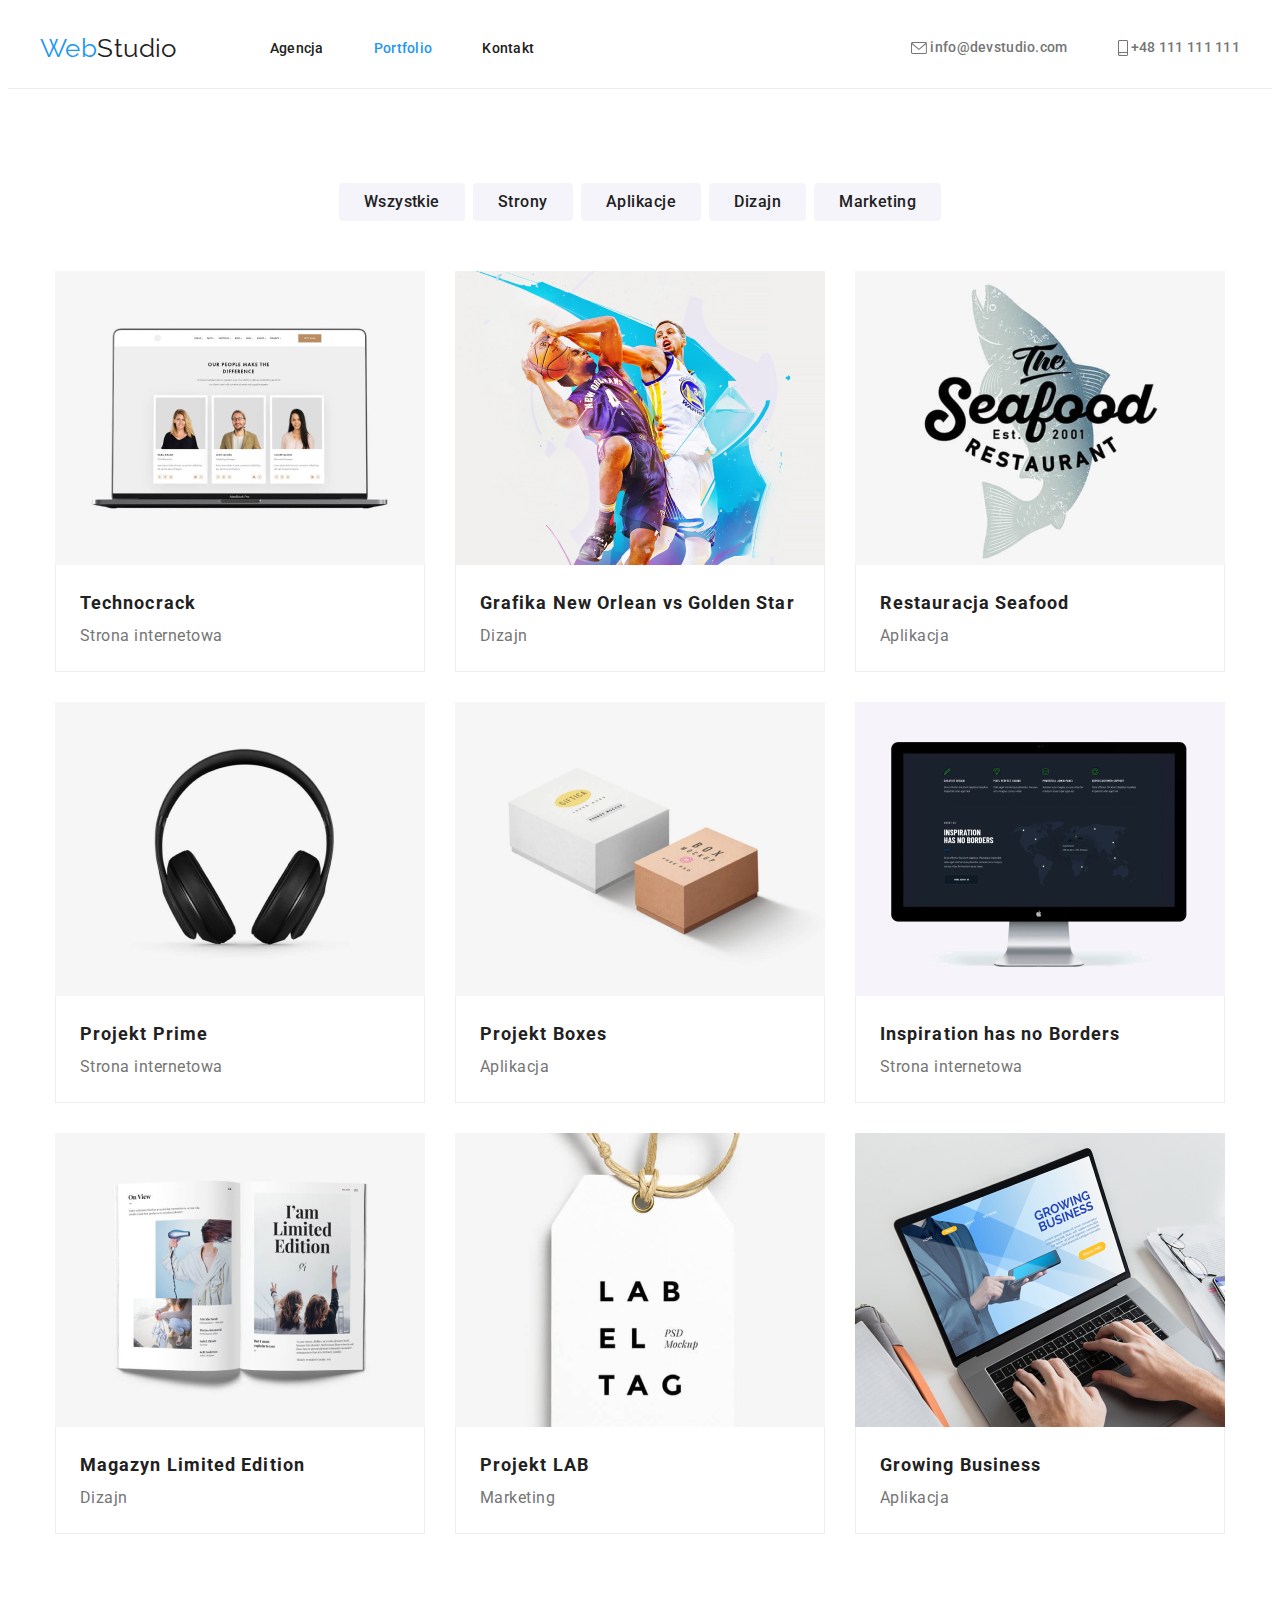
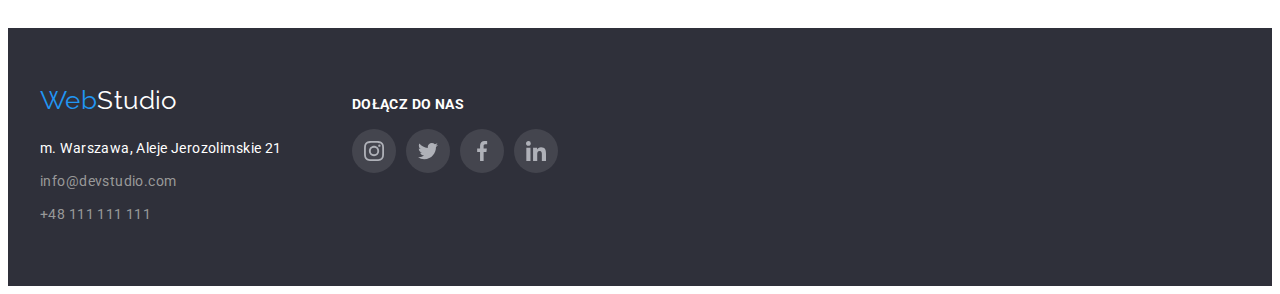
==== portfolio.html @ 616827d9 "create new repository" ====
<!DOCTYPE html>
<html lang="en">
  <head>
    <meta charset="UTF-8" />
    <meta name="viewport" content="width=device-width, initial-scale=1.0" />
    <link
      rel="stylesheet"
      href="https://cdnjs.cloudflare.com/ajax/libs/modern-normalize/1.1.0/modern-normalize.min.css"
      integrity="sha512-wpPYUAdjBVSE4KJnH1VR1HeZfpl1ub8YT/NKx4PuQ5NmX2tKuGu6U/JRp5y+Y8XG2tV+wKQpNHVUX03MfMFn9Q=="
      crossorigin="anonymous"
      referrerpolicy="no-referrer"
    />
    <link rel="preconnect" href="https://fonts.googleapis.com" />
    <link rel="preconnect" href="https://fonts.gstatic.com" crossorigin />
    <link
      href="https://fonts.googleapis.com/css2?family=Raleway:wght@700&family=Roboto:wght@400;500;700;900&display=swap"
      rel="stylesheet"
    />

    <title>Zadanie domowe №4</title>
    <link rel="stylesheet" href="css/styles.css" />
  </head>
  <body>
    <header>
      <div class="container header_helper">
        <nav class="header_nav">
          <a href="index.html" class="logo_WS"><span class="logo_blue">Web</span>Studio</a>
          <ul class="header_list">
            <li><a class="header_link" href="index.html">Agencja</a></li>
            <li><a class="header_link current" href="portfolio.html">Portfolio</a></li>
            <li><a class="header_link" href="#">Kontakt</a></li>
          </ul>
        </nav>
        <div class="header_contact">
          <a class="header_link header_kontact_link" href="mailto:info@devstudio.com">
            <svg class="header_contact_icon" width="16" height="12">
              <use href="images/icons.svg#icon-envelope"></use>
            </svg>
            info@devstudio.com
          </a>
          <a class="header_link header_kontact_link" href="tel:+48111111111">
            <svg class="header_contact_icon" width="10" height="16">
              <use href="images/icons.svg#icon-smartphone"></use>
            </svg>
            +48 111 111 111
          </a>
        </div>
      </div>
    </header>
    <main>
      <section class="section">
        <div class="container">
          <h1 class="title_button_h1">Something to hide</h1>
          <ul class="title_button">
            <li class="TB_list">
              <button class="shadow" type="button ">Wszystkie</button>
            </li>
            <li class="TB_list">
              <button class="shadow" type="button">Strony</button>
            </li>
            <li class="TB_list">
              <button class="shadow" type="button">Aplikacje</button>
            </li>
            <li class="TB_list">
              <button class="shadow" type="button">Dizajn</button>
            </li>
            <li class="TB_list">
              <button class="shadow" type="button">Marketing</button>
            </li>
          </ul>
          <ul class="portfolio_list">
            <li class="Port_list">
              <a class="shadow" href="#">
                <div class="Port_list_overlay_hidden">
                  <img src="images/technocrack.jpg" alt="technocrack" />
                </div>
                <div class="Port_list_TextDiv">
                  <h3 class="Port_list_h3">Technocrack</h3>
                  <p class="Port_list_p">Strona internetowa</p>
                </div>
              </a>
            </li>
            <li class="Port_list">
              <a class="shadow" href="#">
                <div class="Port_list_overlay_hidden">
                  <img src="images/GNOvsGS.jpg" alt="Grafika New Orlean vs Golden Star" />
                </div>
                <div class="Port_list_TextDiv">
                  <h3 class="Port_list_h3">Grafika New Orlean vs Golden Star</h3>
                  <p class="Port_list_p">Dizajn</p>
                </div>
              </a>
            </li>
            <li class="Port_list">
              <a class="shadow" href="#">
                <div class="Port_list_overlay_hidden">
                  <img src="images/restauracja_seafood.jpg" alt="Restauracja Seafood" />
                </div>
                <div class="Port_list_TextDiv">
                  <h3 class="Port_list_h3">Restauracja Seafood</h3>
                  <p class="Port_list_p">Aplikacja</p>
                </div>
              </a>
            </li>
            <li class="Port_list">
              <a class="shadow" href="#">
                <div class="Port_list_overlay_hidden">
                  <img src="images/projekt_prime.jpg" alt="Projekt Prime" />
                </div>
                <div class="Port_list_TextDiv">
                  <h3 class="Port_list_h3">Projekt Prime</h3>
                  <p class="Port_list_p">Strona internetowa</p>
                </div>
              </a>
            </li>
            <li class="Port_list">
              <a class="shadow" href="#">
                <div class="Port_list_overlay_hidden">
                  <img src="images/projekt_boxes.jpg" alt="Projekt Boxes" />
                </div>
                <div class="Port_list_TextDiv">
                  <h3 class="Port_list_h3">Projekt Boxes</h3>
                  <p class="Port_list_p">Aplikacja</p>
                </div>
              </a>
            </li>
            <li class="Port_list">
              <a class="shadow" href="#">
                <div class="Port_list_overlay_hidden">
                  <img src="images/IHN_borders.jpg" alt="Inspiration has no Borders" />
                </div>
                <div class="Port_list_TextDiv">
                  <h3 class="Port_list_h3">Inspiration has no Borders</h3>
                  <p class="Port_list_p">Strona internetowa</p>
                </div>
              </a>
            </li>
            <li class="Port_list">
              <a class="shadow" href="#">
                <div class="Port_list_overlay_hidden">
                  <img src="images/limited_edition.jpg" alt="Magazyn Limited Edition" />
                </div>
                <div class="Port_list_TextDiv">
                  <h3 class="Port_list_h3">Magazyn Limited Edition</h3>
                  <p class="Port_list_p">Dizajn</p>
                </div>
              </a>
            </li>
            <li class="Port_list">
              <a class="shadow" href="#">
                <div class="Port_list_overlay_hidden">
                  <img src="images/projekt_LAB.jpg" alt="Projekt LAB" />
                </div>
                <div class="Port_list_TextDiv">
                  <h3 class="Port_list_h3">Projekt LAB</h3>
                  <p class="Port_list_p">Marketing</p>
                </div>
              </a>
            </li>
            <li class="Port_list">
              <a class="shadow" href="#">
                <div class="Port_list_overlay_hidden">
                  <img src="images/groving_business.jpg" alt="Growing Business" />
                </div>
                <div class="Port_list_TextDiv">
                  <h3 class="Port_list_h3">Growing Business</h3>
                  <p class="Port_list_p">Aplikacja</p>
                </div>
              </a>
            </li>
          </ul>
        </div>
      </section>
    </main>
    <footer>
      <div class="container footer_flex">
        <div>
          <a href="index.html" class="logo_WS logo_WS_white"
            ><span class="logo_blue">Web</span>Studio</a
          >
          <address>
            <ul>
              <li class="address_items">
                <a class="map_address" href="https://goo.gl/maps/nUJ5Fd3hbuF8FEqy5"
                  >m. Warszawa, Aleje Jerozolimskie 21</a
                >
              </li>
              <li class="address_items">
                <a class="contact_info" href="mailto:info@devstudio.com">info@devstudio.com</a>
              </li>
              <li class="address_items">
                <a class="contact_info" href="tel:+48111111111">+48 111 111 111</a>
              </li>
            </ul>
          </address>
        </div>
        <div>
          <h3 class="join_us_h3">DOŁĄCZ DO NAS</h3>
          <ul class="social-media-box">
            <li>
              <a href="#" class="social-media footer_bg"
                ><svg width="20" height="20">
                  <use href="./images/icons.svg#icon-instagram-2"></use></svg
              ></a>
            </li>
            <li>
              <a href="#" class="social-media footer_bg"
                ><svg width="20" height="20">
                  <use href="images/icons.svg#icon-twitter-1"></use></svg
              ></a>
            </li>
            <li>
              <a href="#" class="social-media footer_bg"
                ><svg width="20" height="20">
                  <use href="images/icons.svg#icon-facebook-1"></use></svg
              ></a>
            </li>
            <li>
              <a href="#" class="social-media footer_bg"
                ><svg width="20" height="20">
                  <use href="images/icons.svg#icon-linkedin-1"></use></svg
              ></a>
            </li>
          </ul>
        </div>
      </div>
    </footer>
  </body>
</html>
---- css/styles.css ----
:root {
  --link_and_button_color: #2196f3;
  --letters_and_logo_color_black: #212121;
  --letters_and_logo_color_white: #ffffff;
}
body {
  font-family: 'Roboto';
  background-color: var(--letters_and_logo_color_white);
  color: var(--letters_and_logo_color_black);
  font-size: 14px;
  letter-spacing: 0.03em;
}
h1,
h2,
h3,
h4,
h5,
h6,
p {
  margin: 0;
}
img {
  display: block;
  max-width: 100%;
  height: auto;
}

ul,
ol {
  list-style: none;
  padding-left: 0;
  margin: 0;
}
a {
  text-decoration: none;
}
address {
  font-style: normal;
}
button {
  display: block;
  cursor: pointer;
  border: none;
  border-radius: 4px;
}
.section {
  padding: 94px 0;
}
.container {
  width: 1200px;
  margin: 0 auto;
  padding: 0 15px;
}
.padding_top_0 {
  padding-top: 0;
}
header {
  padding: 25px 0;
  align-items: center;
  border-bottom: 1px solid #ececec;
}
.header_helper {
  display: flex;
  align-items: center;
}
.logo_WS {
  font-family: 'Raleway';
  font-size: 26px;
  color: var(--letters_and_logo_color_black);
}
.logo_blue {
  color: var(--link_and_button_color);
}
.header_nav {
  display: flex;
  align-items: center;
}
.header_link {
  font-weight: 500;
  font-size: 14px;
  line-height: 1.14;
  letter-spacing: 0.02em;
  color: var(--letters_and_logo_color_black);
  fill: currentColor;
}
.header_link:hover {
  color: var(--link_and_button_color);
}
.header_contact {
  display: flex;
  align-items: center;
  gap: 50px;
  margin-left: auto;
}
.header_contact_icon {
  fill: currentColor;
  vertical-align: middle;
  --color2: currentColor;
}
.header_kontact_link {
  color: #757575;
}
.header_list {
  display: flex;
  gap: 50px;
  margin-left: 93px;
}
.background_image_title {
  text-align: center;
  align-items: center;
  padding: 200px 0;
  background-color: #2f303a;
  background-image: linear-gradient(rgba(47, 48, 58, 0.4), rgba(47, 48, 58, 0.4)),
    url('../images/Header.jpg');
  background-repeat: no-repeat;
  background-position: center;
  background-size: cover;
  max-width: 1600px;
  margin: 0 auto;
}
.title_section_h1 {
  font-size: 44px;
  line-height: 1.36;
  letter-spacing: 0.06em;
  color: var(--letters_and_logo_color_white);
  font-weight: 900;
  width: 696px;
  margin: 0 auto;
  margin-bottom: 30px;
}
.title_section_button {
  min-width: 200px;
  font-family: 'Roboto';
  font-weight: 700;
  font-size: 16px;
  line-height: 1.88;
  letter-spacing: 0.06em;
  color: var(--letters_and_logo_color_white);
  box-shadow: 0px 4px 4px var(--letters_and_logo_color_black);
  border-radius: 4px;
  background-color: var(--link_and_button_color);
  margin: 0 auto;
  padding: 10px 41px;
  border: none;
}
.Our_Advantages {
  display: flex;
  justify-content: center;
  gap: 30px;
}
.Our_Advantages_icons {
  background-color: #f5f4fa;
  height: 120px;
  display: flex;
  margin-bottom: 30px;
  justify-content: center;
  align-items: center;
  border-radius: 4px;
}
.Our_Advantages_h2 {
  position: absolute;
  width: 1px;
  height: 1px;
  margin: -1px;
  border: 0;
  padding: 0;
  white-space: normal;
  clip-path: inset(100%);
  clip: rect(0 0 0 0);
  overflow: hidden;
}
.OA_list > h3 {
  font-weight: 700;
  font-size: 14px;
  line-height: 1.14;
  letter-spacing: 0.03em;
  margin-bottom: 10px;
}
.OA_list > p {
  width: 270px;
  line-height: 1.71;
  color: #757575;
}
.what_we_do_list {
  display: flex;
  gap: 30px;
}
.what_we_do_h2 {
  text-align: center;
  font-weight: 700;
  font-size: 36px;
  line-height: 1.16;
  letter-spacing: 0.03em;
  margin-bottom: 50px;
}
.our_team {
  text-align: center;
  background-color: #f5f4fa;
}
.our_team_ul {
  display: flex;
  gap: 30px;
}
.our_team_h2 {
  text-align: center;
  font-weight: 700;
  font-size: 36px;
  line-height: 1.16;
  letter-spacing: 0.03em;
  margin-bottom: 50px;
}
.OT_list {
  background: var(--letters_and_logo_color_white);
  box-shadow: 0px 1px 3px rgba(0, 0, 0, 0.12), 0px 1px 1px rgba(0, 0, 0, 0.14),
    0px 2px 1px rgba(0, 0, 0, 0.2);
  border-radius: 0px 0px 4px 4px;
}
.OT_list > div {
  padding: 30px 0;
}
/* ⬇ <<social media icons>> ⬇ */
.social-media {
  border-radius: 50%;
  display: flex;
  width: 44px;
  height: 44px;
  justify-content: center;
  align-items: center;
}
.social-media:hover,
.social-media:focus {
  background-color: var(--link_and_button_color);
  --color3: var(--letters_and_logo_color_white);
  outline: none;
}
.fill_currentColor_svg {
  fill: currentColor;
}
.social-media-box {
  display: flex;
  gap: 10px;
  justify-content: center;
  margin-top: 16px;
}
.OT_list_h3 {
  font-weight: 500;
  font-size: 16px;
  line-height: 1.18;
  letter-spacing: 0.03em;
  margin-bottom: 10px;
}
.OT_list_p {
  font-size: 16px;
  color: #757575;
  letter-spacing: 0.03em;
}
.fill_currentColor_svg > use {
  fill: currentColor;
}
.aur_clients {
  display: flex;
  justify-content: center;
  align-items: center;
  gap: 30px;
}
.aur_clients-a {
  border: 1px solid currentColor;
  border-radius: 4px;
  width: 170px;
  height: 92px;
  display: flex;
  justify-content: center;
  align-items: center;
  color: #afb1b8;
}
.aur_clients-a:hover,
.aur_clients-a:focus {
  --color3: var(--link_and_button_color);
  border-color: var(--link_and_button_color);
  outline: none;
}

footer {
  background: #2f303a;
  line-height: 24px;
  padding: 60px 0;
}
.logo_WS_white {
  color: var(--letters_and_logo_color_white);
}
.map_address {
  color: var(--letters_and_logo_color_white);
}
.contact_info {
  color: #999999;
}
address {
  font-style: normal;
  margin-top: 20px;
}
.address_items:not(:last-child) {
  margin-bottom: 9px;
}
.contact_info:hover {
  color: var(--link_and_button_color);
}
.footer_a_style {
  font-size: 14px;
  line-height: 1.71;
}
address > a:hover {
  color: var(--link_and_button_color);
}

.footer_flex {
  display: flex;
  gap: 70px;
  align-items: baseline;
}
.join_us_h3 {
  color: var(--letters_and_logo_color_white);
  font-weight: 700;
  font-size: 14px;
  line-height: 1.14;
  letter-spacing: 0.03em;
}
.footer_bg {
  background-color: #ffffff1a;
}
.current {
  color: var(--link_and_button_color);
}

/* ⬇ <<PORTFOLIO>> ⬇ */

.title_button {
  display: flex;
  flex-direction: row;
  justify-content: center;
  flex-wrap: wrap;
  gap: 8px;
  margin-bottom: 50px;
}
.title_button_h1 {
  position: absolute;
  width: 1px;
  height: 1px;
  margin: -1px;
  border: 0;
  padding: 0;

  white-space: nowrap;
  clip-path: inset(100%);
  clip: rect(0 0 0 0);
  overflow: hidden;
}
.TB_list {
  display: inline-flex;
}
.TB_list > button {
  font-weight: 500;
  font-size: 16px;
  line-height: 1.62;
  background-color: #f5f4fa;
  color: var(--letters_and_logo_color_black);
  border: none;
  cursor: pointer;
  border-radius: 4px;
  letter-spacing: 0.03em;
  font-family: inherit;
  padding: 6px 25px;
}
.TB_list > button:hover {
  background-color: var(--link_and_button_color);
  color: var(--letters_and_logo_color_white);
}
.portfolio_list {
  display: flex;
  justify-content: center;
  flex-wrap: wrap;
  gap: 30px;
}

.Port_list {
  width: 370px;
}
.Port_list > img {
  width: 100%;
  height: 294px;
}
.Port_list_TextDiv {
  padding: 20px 0 20px 24px;
  border: 1px solid #eeeeee;
  border-top: 0;
}
.Port_list_overlay_hidden {
  position: relative;
  overflow: hidden;
}
.Port_list_overlay {
  display: flex;
  align-items: center;
  position: absolute;
  top: 0;
  width: 100%;
  height: 100%;
  background-color: var(--link_and_button_color);
  outline: transparent;
  transform: translateY(100%);
  transition: transform 250ms cubic-bezier(0.4, 0, 0.2, 1);
}
.Port_list_h3 {
  font-weight: 700;
  font-size: 18px;
  line-height: 2;
  letter-spacing: 0.06em;
}
.Port_list_p {
  font-size: 16px;
  line-height: 1.88;
  color: #757575;
  letter-spacing: 0.03em;
}

/* ⬇ <<Shadow in Portfolio>> ⬇ */

.shadow {
  display: block;
  color: inherit;
}
.shadow:hover,
.shadow:focus {
  box-shadow: 0px 1px 1px rgba(0, 0, 0, 0.12), 0px 4px 4px rgba(0, 0, 0, 0.06),
    1px 4px 6px rgba(0, 0, 0, 0.16);
  outline: transparent;
}
.Port_list:hover .Port_list_overlay_hidden,
.Port_list:focus .Port_list_overlay_hidden {
  transform: translateY(0%);
}
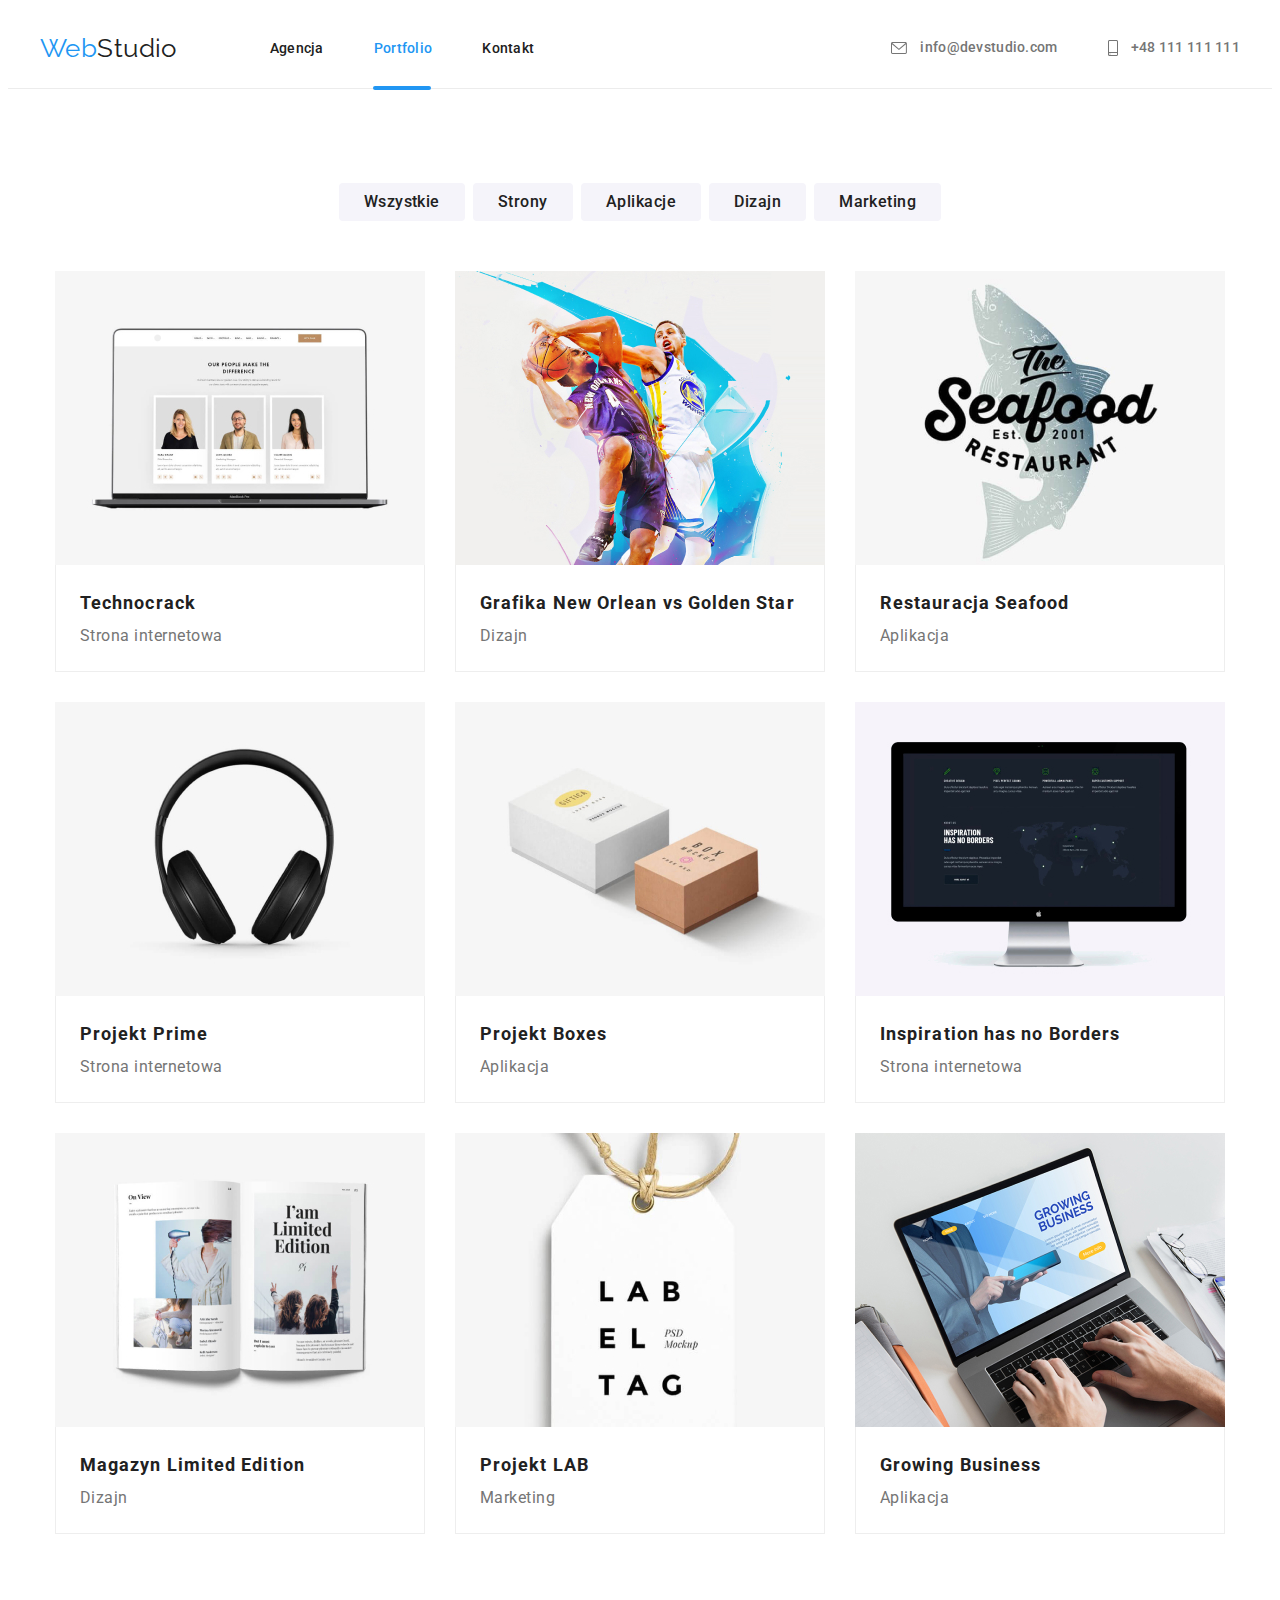
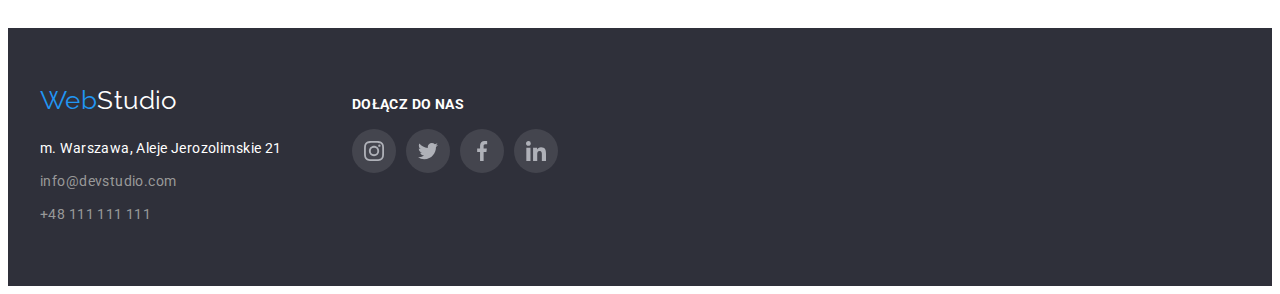
==== commit f81d16ba: "final corrections" ====
--- a/portfolio.html
+++ b/portfolio.html
@@ -17,7 +17,7 @@
       rel="stylesheet"
     />
 
-    <title>Zadanie domowe №4</title>
+    <title>Zadanie domowe №5</title>
     <link rel="stylesheet" href="css/styles.css" />
   </head>
   <body>
@@ -32,13 +32,13 @@
           </ul>
         </nav>
         <div class="header_contact">
-          <a class="header_link header_kontact_link" href="mailto:info@devstudio.com">
+          <a class="header_link icon_link_color" href="mailto:info@devstudio.com">
             <svg class="header_contact_icon" width="16" height="12">
               <use href="images/icons.svg#icon-envelope"></use>
             </svg>
             info@devstudio.com
           </a>
-          <a class="header_link header_kontact_link" href="tel:+48111111111">
+          <a class="header_link icon_link_color" href="tel:+48111111111">
             <svg class="header_contact_icon" width="10" height="16">
               <use href="images/icons.svg#icon-smartphone"></use>
             </svg>
@@ -53,26 +53,33 @@
           <h1 class="title_button_h1">Something to hide</h1>
           <ul class="title_button">
             <li class="TB_list">
-              <button class="shadow" type="button ">Wszystkie</button>
-            </li>
-            <li class="TB_list">
-              <button class="shadow" type="button">Strony</button>
-            </li>
-            <li class="TB_list">
-              <button class="shadow" type="button">Aplikacje</button>
-            </li>
-            <li class="TB_list">
-              <button class="shadow" type="button">Dizajn</button>
-            </li>
-            <li class="TB_list">
-              <button class="shadow" type="button">Marketing</button>
+              <button class="TB_list_shadow" type="button ">Wszystkie</button>
+            </li>
+            <li class="TB_list">
+              <button class="TB_list_shadow" type="button">Strony</button>
+            </li>
+            <li class="TB_list">
+              <button class="TB_list_shadow" type="button">Aplikacje</button>
+            </li>
+            <li class="TB_list">
+              <button class="TB_list_shadow" type="button">Dizajn</button>
+            </li>
+            <li class="TB_list">
+              <button class="TB_list_shadow" type="button">Marketing</button>
             </li>
           </ul>
           <ul class="portfolio_list">
             <li class="Port_list">
-              <a class="shadow" href="#">
+              <a class="Port_list_shadow" href="#">
                 <div class="Port_list_overlay_hidden">
                   <img src="images/technocrack.jpg" alt="technocrack" />
+                  <div class="Port_list_overlay">
+                    <p>
+                      Technocrack jest popularną platformą wykorzystywaną do rozpowszechniania
+                      koronawirusa. Firmy wykorzystują tę platformę do celów szpiegowskich i ataków
+                      na niezabezpieczone serwery konkurencji
+                    </p>
+                  </div>
                 </div>
                 <div class="Port_list_TextDiv">
                   <h3 class="Port_list_h3">Technocrack</h3>
@@ -81,9 +88,16 @@
               </a>
             </li>
             <li class="Port_list">
-              <a class="shadow" href="#">
+              <a class="Port_list_shadow" href="#">
                 <div class="Port_list_overlay_hidden">
                   <img src="images/GNOvsGS.jpg" alt="Grafika New Orlean vs Golden Star" />
+                  <div class="Port_list_overlay">
+                    <p>
+                      Technocrack jest popularną platformą wykorzystywaną do rozpowszechniania
+                      koronawirusa. Firmy wykorzystują tę platformę do celów szpiegowskich i ataków
+                      na niezabezpieczone serwery konkurencji
+                    </p>
+                  </div>
                 </div>
                 <div class="Port_list_TextDiv">
                   <h3 class="Port_list_h3">Grafika New Orlean vs Golden Star</h3>
@@ -92,9 +106,16 @@
               </a>
             </li>
             <li class="Port_list">
-              <a class="shadow" href="#">
+              <a class="Port_list_shadow" href="#">
                 <div class="Port_list_overlay_hidden">
                   <img src="images/restauracja_seafood.jpg" alt="Restauracja Seafood" />
+                  <div class="Port_list_overlay">
+                    <p>
+                      Technocrack jest popularną platformą wykorzystywaną do rozpowszechniania
+                      koronawirusa. Firmy wykorzystują tę platformę do celów szpiegowskich i ataków
+                      na niezabezpieczone serwery konkurencji
+                    </p>
+                  </div>
                 </div>
                 <div class="Port_list_TextDiv">
                   <h3 class="Port_list_h3">Restauracja Seafood</h3>
@@ -103,9 +124,16 @@
               </a>
             </li>
             <li class="Port_list">
-              <a class="shadow" href="#">
+              <a class="Port_list_shadow" href="#">
                 <div class="Port_list_overlay_hidden">
                   <img src="images/projekt_prime.jpg" alt="Projekt Prime" />
+                  <div class="Port_list_overlay">
+                    <p>
+                      Technocrack jest popularną platformą wykorzystywaną do rozpowszechniania
+                      koronawirusa. Firmy wykorzystują tę platformę do celów szpiegowskich i ataków
+                      na niezabezpieczone serwery konkurencji
+                    </p>
+                  </div>
                 </div>
                 <div class="Port_list_TextDiv">
                   <h3 class="Port_list_h3">Projekt Prime</h3>
@@ -114,9 +142,16 @@
               </a>
             </li>
             <li class="Port_list">
-              <a class="shadow" href="#">
+              <a class="Port_list_shadow" href="#">
                 <div class="Port_list_overlay_hidden">
                   <img src="images/projekt_boxes.jpg" alt="Projekt Boxes" />
+                  <div class="Port_list_overlay">
+                    <p>
+                      Technocrack jest popularną platformą wykorzystywaną do rozpowszechniania
+                      koronawirusa. Firmy wykorzystują tę platformę do celów szpiegowskich i ataków
+                      na niezabezpieczone serwery konkurencji
+                    </p>
+                  </div>
                 </div>
                 <div class="Port_list_TextDiv">
                   <h3 class="Port_list_h3">Projekt Boxes</h3>
@@ -125,9 +160,16 @@
               </a>
             </li>
             <li class="Port_list">
-              <a class="shadow" href="#">
+              <a class="Port_list_shadow" href="#">
                 <div class="Port_list_overlay_hidden">
                   <img src="images/IHN_borders.jpg" alt="Inspiration has no Borders" />
+                  <div class="Port_list_overlay">
+                    <p>
+                      Technocrack jest popularną platformą wykorzystywaną do rozpowszechniania
+                      koronawirusa. Firmy wykorzystują tę platformę do celów szpiegowskich i ataków
+                      na niezabezpieczone serwery konkurencji
+                    </p>
+                  </div>
                 </div>
                 <div class="Port_list_TextDiv">
                   <h3 class="Port_list_h3">Inspiration has no Borders</h3>
@@ -136,9 +178,16 @@
               </a>
             </li>
             <li class="Port_list">
-              <a class="shadow" href="#">
+              <a class="Port_list_shadow" href="#">
                 <div class="Port_list_overlay_hidden">
                   <img src="images/limited_edition.jpg" alt="Magazyn Limited Edition" />
+                  <div class="Port_list_overlay">
+                    <p>
+                      Technocrack jest popularną platformą wykorzystywaną do rozpowszechniania
+                      koronawirusa. Firmy wykorzystują tę platformę do celów szpiegowskich i ataków
+                      na niezabezpieczone serwery konkurencji
+                    </p>
+                  </div>
                 </div>
                 <div class="Port_list_TextDiv">
                   <h3 class="Port_list_h3">Magazyn Limited Edition</h3>
@@ -147,9 +196,16 @@
               </a>
             </li>
             <li class="Port_list">
-              <a class="shadow" href="#">
+              <a class="Port_list_shadow" href="#">
                 <div class="Port_list_overlay_hidden">
                   <img src="images/projekt_LAB.jpg" alt="Projekt LAB" />
+                  <div class="Port_list_overlay">
+                    <p>
+                      Technocrack jest popularną platformą wykorzystywaną do rozpowszechniania
+                      koronawirusa. Firmy wykorzystują tę platformę do celów szpiegowskich i ataków
+                      na niezabezpieczone serwery konkurencji
+                    </p>
+                  </div>
                 </div>
                 <div class="Port_list_TextDiv">
                   <h3 class="Port_list_h3">Projekt LAB</h3>
@@ -158,9 +214,16 @@
               </a>
             </li>
             <li class="Port_list">
-              <a class="shadow" href="#">
+              <a class="Port_list_shadow" href="#">
                 <div class="Port_list_overlay_hidden">
                   <img src="images/groving_business.jpg" alt="Growing Business" />
+                  <div class="Port_list_overlay">
+                    <p>
+                      Technocrack jest popularną platformą wykorzystywaną do rozpowszechniania
+                      koronawirusa. Firmy wykorzystują tę platformę do celów szpiegowskich i ataków
+                      na niezabezpieczone serwery konkurencji
+                    </p>
+                  </div>
                 </div>
                 <div class="Port_list_TextDiv">
                   <h3 class="Port_list_h3">Growing Business</h3>
--- a/css/styles.css
+++ b/css/styles.css
@@ -51,9 +51,6 @@
   margin: 0 auto;
   padding: 0 15px;
 }
-.padding_top_0 {
-  padding-top: 0;
-}
 header {
   padding: 25px 0;
   align-items: center;
@@ -82,10 +79,26 @@
   letter-spacing: 0.02em;
   color: var(--letters_and_logo_color_black);
   fill: currentColor;
+  position: relative;
+  transition: color 250ms cubic-bezier(0.4, 0, 0.2, 1);
 }
 .header_link:hover {
   color: var(--link_and_button_color);
 }
+.current {
+  color: var(--link_and_button_color);
+}
+.current::after {
+  content: '';
+  position: absolute;
+  bottom: -34px;
+  left: -1px;
+  width: 100%;
+  height: 4px;
+  border-radius: 2px;
+  background-color: var(--link_and_button_color);
+  transition: color, 250ms, cubic-bezier(0.4, 0, 0.2, 1);
+}
 .header_contact {
   display: flex;
   align-items: center;
@@ -93,11 +106,10 @@
   margin-left: auto;
 }
 .header_contact_icon {
-  fill: currentColor;
   vertical-align: middle;
-  --color2: currentColor;
-}
-.header_kontact_link {
+  margin-right: 10px;
+}
+.icon_link_color {
   color: #757575;
 }
 .header_list {
@@ -193,6 +205,22 @@
   letter-spacing: 0.03em;
   margin-bottom: 50px;
 }
+.WWD_list_box {
+  position: relative;
+}
+.WWD_list_p {
+  color: var(--letters_and_logo_color_white);
+  font-weight: 700;
+  font-size: 14px;
+  position: absolute;
+  bottom: 0;
+  width: 100%;
+  height: 70px;
+  background: rgba(47, 48, 58, 0.8);
+  display: flex;
+  align-items: center;
+  justify-content: center;
+}
 .our_team {
   text-align: center;
   background-color: #f5f4fa;
@@ -220,21 +248,20 @@
 }
 /* ⬇ <<social media icons>> ⬇ */
 .social-media {
+  color: #afb1b8;
   border-radius: 50%;
   display: flex;
   width: 44px;
   height: 44px;
   justify-content: center;
   align-items: center;
+  transition: color, 250ms, cubic-bezier(0.4, 0, 0.2, 1);
 }
 .social-media:hover,
 .social-media:focus {
   background-color: var(--link_and_button_color);
-  --color3: var(--letters_and_logo_color_white);
+  color: var(--letters_and_logo_color_white);
   outline: none;
-}
-.fill_currentColor_svg {
-  fill: currentColor;
 }
 .social-media-box {
   display: flex;
@@ -254,9 +281,6 @@
   color: #757575;
   letter-spacing: 0.03em;
 }
-.fill_currentColor_svg > use {
-  fill: currentColor;
-}
 .aur_clients {
   display: flex;
   justify-content: center;
@@ -264,6 +288,7 @@
   gap: 30px;
 }
 .aur_clients-a {
+  color: #afb1b8;
   border: 1px solid currentColor;
   border-radius: 4px;
   width: 170px;
@@ -271,7 +296,7 @@
   display: flex;
   justify-content: center;
   align-items: center;
-  color: #afb1b8;
+  transition: color, 250ms, cubic-bezier(0.4, 0, 0.2, 1);
 }
 .aur_clients-a:hover,
 .aur_clients-a:focus {
@@ -279,7 +304,6 @@
   border-color: var(--link_and_button_color);
   outline: none;
 }
-
 footer {
   background: #2f303a;
   line-height: 24px;
@@ -326,9 +350,6 @@
 }
 .footer_bg {
   background-color: #ffffff1a;
-}
-.current {
-  color: var(--link_and_button_color);
 }
 
 /* ⬇ <<PORTFOLIO>> ⬇ */
@@ -369,8 +390,10 @@
   letter-spacing: 0.03em;
   font-family: inherit;
   padding: 6px 25px;
-}
-.TB_list > button:hover {
+  transition: color, 250ms, cubic-bezier(0.4, 0, 0.2, 1);
+}
+.TB_list > button:hover,
+.TB_list > button:focus {
   background-color: var(--link_and_button_color);
   color: var(--letters_and_logo_color_white);
 }
@@ -398,17 +421,27 @@
   overflow: hidden;
 }
 .Port_list_overlay {
-  display: flex;
-  align-items: center;
   position: absolute;
   top: 0;
-  width: 100%;
-  height: 100%;
   background-color: var(--link_and_button_color);
-  outline: transparent;
   transform: translateY(100%);
   transition: transform 250ms cubic-bezier(0.4, 0, 0.2, 1);
-}
+  opacity: 0.9;
+}
+
+.Port_list_shadow:hover .Port_list_overlay,
+.Port_list_shadow:focus .Port_list_overlay {
+  transform: translateY(0%);
+}
+
+.Port_list_overlay > p {
+  font-size: 18px;
+  line-height: 1.56;
+  letter-spacing: 0.03em;
+  color: var(--letters_and_logo_color_white);
+  padding: 49px 45px 49px 24px;
+}
+
 .Port_list_h3 {
   font-weight: 700;
   font-size: 18px;
@@ -423,18 +456,69 @@
 }
 
 /* ⬇ <<Shadow in Portfolio>> ⬇ */
-
-.shadow {
+.TB_list_shadow {
   display: block;
   color: inherit;
 }
-.shadow:hover,
-.shadow:focus {
+.TB_list_shadow:hover,
+.TB_list_shadow:focus {
   box-shadow: 0px 1px 1px rgba(0, 0, 0, 0.12), 0px 4px 4px rgba(0, 0, 0, 0.06),
     1px 4px 6px rgba(0, 0, 0, 0.16);
   outline: transparent;
 }
+.Port_list_shadow {
+  display: block;
+  color: inherit;
+  transition: color, 250ms, cubic-bezier(0.4, 0, 0.2, 1);
+}
+.Port_list_shadow:hover,
+.Port_list_shadow:focus {
+  box-shadow: 0px 1px 1px rgba(0, 0, 0, 0.12), 0px 4px 4px rgba(0, 0, 0, 0.06),
+    1px 4px 6px rgba(0, 0, 0, 0.16);
+  outline: transparent;
+}
 .Port_list:hover .Port_list_overlay_hidden,
 .Port_list:focus .Port_list_overlay_hidden {
   transform: translateY(0%);
 }
+
+/* ⬇ <<Modal box>> ⬇ */
+.backdrop {
+  position: fixed;
+  left: 0;
+  top: 0;
+  width: 100%;
+  height: 100%;
+  background-color: rgba(0, 0, 0, 0.1);
+  transition: color, 250ms, cubic-bezier(0.4, 0, 0.2, 1);
+}
+
+.modal {
+  position: absolute;
+  top: 50%;
+  left: 50%;
+  transform: translate(-50%, -50%);
+  width: 528px;
+  min-height: 581px;
+  background-color: #fff;
+}
+
+.close-btn {
+  position: absolute;
+  top: 8px;
+  right: 8px;
+  width: 30px;
+  height: 30px;
+  background-color: #fff;
+  border: 1px solid rgba(0, 0, 0, 0.1);
+  border-radius: 50%;
+  border: 1px solid #0000001a;
+  color: var(--letters_and_logo_color_black);
+  font-size: 20px;
+}
+
+.is-hidden {
+  opacity: 0;
+  visibility: hidden;
+  pointer-events: none;
+}
